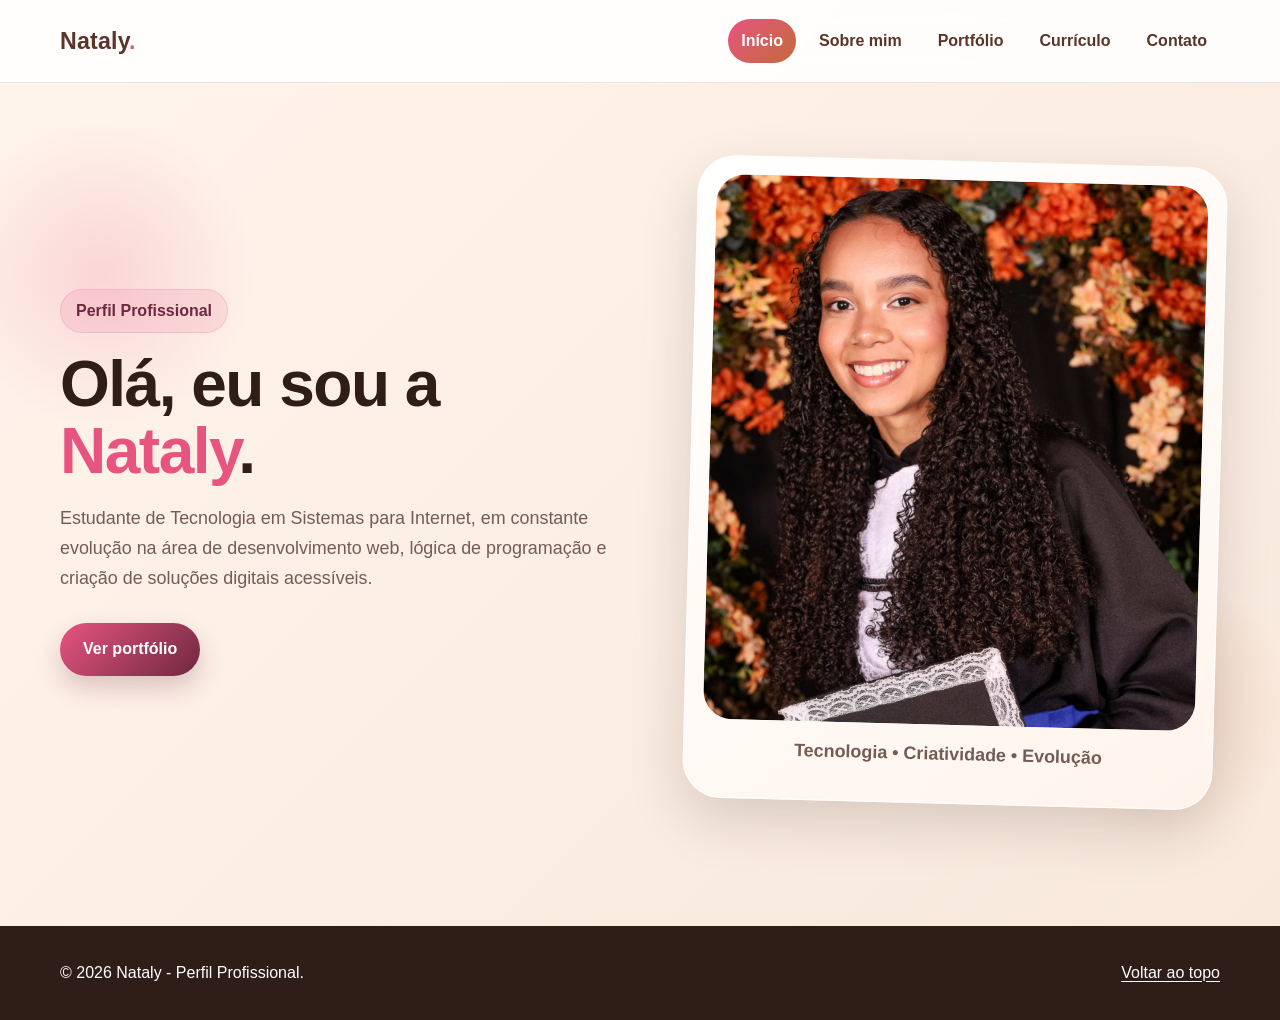
==== site_nataly/index.html @ 03588937 "Initial commit" ====
<!DOCTYPE html>
<html lang="pt-BR">
<head>
  <!-- Configurações básicas da página. charset: permite caracteres especiais. viewport: permite responsividade. -->
  <meta charset="UTF-8"> 
  <meta name="viewport" content="width=device-width, initial-scale=1.0"> 
  <meta name="description" content="Perfil profissional de Nataly, estudante de Tecnologia em Sistemas para Internet.">

  <title>Nataly | Perfil Profissional</title>

  <!-- Arquivo principal de estilos do site. -->
  <link rel="stylesheet" href="css/style.css">
</head>
<body>
  <!-- Link visível apenas ao usar teclado. -->
  <a class="skip-link" href="#conteudo">Pular para o conteúdo principal</a>

  <!-- Cabeçalho fixo: reúne a marca do site e o menu principal. -->
  <header class="site-header">
    <div class="container navbar">
      <a class="logo" href="index.html" aria-label="Ir para a página inicial de Nataly">Nataly<span>.</span></a>

      <!-- Menu com links internos para todas as páginas do site. -->
      <nav class="main-nav" aria-label="Menu principal">
        <ul>
          <li><a class="active" aria-current="page" href="index.html">Início</a></li>
          <li><a href="sobre.html">Sobre mim</a></li>
          <li><a href="portfolio.html">Portfólio</a></li>
          <li><a href="curriculo.html">Currículo</a></li>
          <li><a href="contato.html">Contato</a></li>
        </ul>
      </nav>
    </div>
  </header>

  <!-- Conteúdo principal da página. O tabindex permite receber foco pelo link de acessibilidade. -->
  <main id="conteudo" tabindex="-1">
    <!-- Hero: primeira área visual do site, com apresentação e foto principal. -->
    <section class="container hero" id="inicio" aria-labelledby="titulo-principal">
      <div class="hero-text">
        <span class="tag">Perfil Profissional</span>
        <h1 id="titulo-principal">Olá, eu sou a <strong>Nataly</strong>.</h1>
        <p>
          Estudante de Tecnologia em Sistemas para Internet, em constante evolução na área de
          desenvolvimento web, lógica de programação e criação de soluções digitais acessíveis.
        </p>

        <div class="actions" aria-label="Ações principais">
          <a class="btn btn-primary" href="portfolio.html">Ver portfólio</a>
        </div>
      </div>

      <aside class="hero-card" aria-label="Foto de apresentação da Nataly">
        <img src="img/nataly-5.jpeg" alt="Foto profissional de Nataly sorrindo em sua formatura">
        <p class="caption">Tecnologia • Criatividade • Evolução</p>
      </aside>
    </section>

  </main>

  <!-- Rodapé com navegação complementar. -->
  <footer class="site-footer">
    <div class="container footer-content">
      <p>&copy; 2026 Nataly - Perfil Profissional.</p>
      <p><a href="#inicio">Voltar ao topo</a></p>
    </div>
  </footer>

  <!-- VLibras. -->
  <div vw class="enabled">
    <div vw-access-button class="active"></div>
    <div vw-plugin-wrapper>
      <div class="vw-plugin-top-wrapper"></div>
    </div>
  </div>
  <script src="https://vlibras.gov.br/app/vlibras-plugin.js"></script>
  <script>
    new window.VLibras.Widget('https://vlibras.gov.br/app');
  </script>
</body>
</html>
---- site_nataly/css/style.css ----
/* =========================================================
   SITE PERFIL PROFISSIONAL - NATALY
   Arquivo: css/style.css
   Objetivo: centralizar o visual, responsividade e acessibilidade.
   ========================================================= */

/* ---------- Variáveis globais de cor, sombra e layout ---------- */
:root {
  --rosa: #e75480;
  --rosa-queimado: #c65d7b;
  --terracota: #c46a3b;
  --vinho: #6e283f;
  --marrom: #5a3428;
  --marrom-escuro: #2f1d18;
  --caramelo: #d99a5b;
  --creme: #fff4ec;
  --bege: #f8e8dc;
  --branco: #ffffff;
  --texto: #2b1f1b;
  --muted: #745c55;
  --sombra: 0 22px 55px rgba(47, 29, 24, 0.16);
  --sombra-suave: 0 12px 30px rgba(110, 40, 63, 0.10);
}

/* ---------- Reset básico: reduz diferenças entre navegadores ---------- */
* {
  box-sizing: border-box;
  margin: 0;
  padding: 0;
}

html {
  scroll-behavior: smooth;
}

body {
  min-height: 100vh;
  font-family: Arial, Helvetica, sans-serif;
  color: var(--texto);
  line-height: 1.65;
  background: linear-gradient(135deg, var(--creme), var(--bege));
}

/* ---------- Elementos base ---------- */
a {
  color: inherit;
  text-decoration: none;
}

img {
  display: block;
  max-width: 100%;
}

/* ---------- Acessibilidade: foco visível para navegação por teclado ---------- */
a:focus-visible,
button:focus-visible,
input:focus-visible,
textarea:focus-visible,
select:focus-visible {
  outline: 3px solid var(--terracota);
  outline-offset: 4px;
  box-shadow: 0 0 0 6px rgba(196, 106, 59, 0.18);
}

main:focus {
  outline: none;
}

/* Link para pular o menu e ir direto ao conteúdo principal. */
.skip-link {
  position: absolute;
  top: 10px;
  left: -999px;
  z-index: 999;
  padding: 10px 14px;
  color: var(--branco);
  background: var(--vinho);
  border-radius: 8px;
  font-weight: 800;
}

.skip-link:focus {
  left: 10px;
}

/* ---------- Container padrão ---------- */
.container {
  width: min(1160px, 92%);
  margin: 0 auto;
}

/* ---------- Cabeçalho e navegação ---------- */
.site-header {
  position: sticky;
  top: 0;
  z-index: 100;
  background: rgba(255, 255, 255, 0.88);
  border-bottom: 1px solid rgba(90, 52, 40, 0.12);
  backdrop-filter: blur(12px);
}

.navbar {
  min-height: 82px;
  display: flex;
  align-items: center;
  justify-content: space-between;
  gap: 24px;
}

.logo {
  font-size: 1.45rem;
  font-weight: 900;
  letter-spacing: 0.2px;
  color: var(--marrom);
}

.logo span {
  color: var(--rosa);
}

.main-nav ul {
  display: flex;
  flex-wrap: wrap;
  gap: 10px;
  list-style: none;
}

.main-nav a {
  display: inline-block;
  padding: 9px 13px;
  border-radius: 999px;
  color: var(--marrom);
  font-weight: 800;
}

.main-nav a:hover,
.main-nav a.active {
  color: var(--branco);
  background: linear-gradient(135deg, var(--rosa), var(--terracota));
}

/* ---------- Hero da página inicial ---------- */
.hero {
  position: relative;
  display: grid;
  grid-template-columns: 1.05fr 0.95fr;
  align-items: center;
  gap: 44px;
  padding: 78px 0 62px;
}

.hero::before,
.hero::after {
  content: "";
  position: absolute;
  z-index: -1;
  border-radius: 50%;
  opacity: 0.18;
}

.hero::before {
  top: 30px;
  left: -120px;
  width: 320px;
  height: 320px;
  background: radial-gradient(circle, var(--rosa), transparent 68%);
}

.hero::after {
  right: -80px;
  bottom: 20px;
  width: 280px;
  height: 280px;
  background: radial-gradient(circle, var(--terracota), transparent 68%);
}

.tag {
  display: inline-block;
  margin-bottom: 18px;
  padding: 8px 15px;
  color: var(--vinho);
  background: rgba(231, 84, 128, 0.13);
  border: 1px solid rgba(231, 84, 128, 0.18);
  border-radius: 999px;
  font-weight: 900;
}

.hero h1,
.page-title h1 {
  margin-bottom: 20px;
  color: var(--marrom-escuro);
  font-size: clamp(2.35rem, 5vw, 4.7rem);
  line-height: 1.04;
  letter-spacing: -1.5px;
}

.hero h1 strong {
  color: var(--rosa);
}

.hero p,
.page-title p {
  max-width: 760px;
  color: var(--muted);
  font-size: 1.12rem;
}

.actions {
  display: flex;
  flex-wrap: wrap;
  gap: 14px;
  margin-top: 30px;
}

/* ---------- Botões ---------- */
.btn {
  display: inline-block;
  padding: 13px 23px;
  border: 0;
  border-radius: 999px;
  font-weight: 900;
  cursor: pointer;
  transition: transform 0.25s ease, box-shadow 0.25s ease;
}

.btn:hover {
  transform: translateY(-2px);
}

.btn-primary {
  color: var(--branco);
  background: linear-gradient(135deg, var(--rosa), var(--vinho));
  box-shadow: 0 12px 25px rgba(110, 40, 63, 0.22);
}

.btn-secondary {
  color: var(--marrom);
  background: var(--branco);
  border: 1px solid rgba(90, 52, 40, 0.22);
}

/* ---------- Card com imagem principal ---------- */
.hero-card {
  padding: 18px;
  background: linear-gradient(145deg, var(--branco), var(--creme));
  border: 1px solid rgba(255, 255, 255, 0.9);
  border-radius: 38px;
  box-shadow: var(--sombra);
  transform: rotate(1.5deg);
}

.hero-card img {
  width: 100%;
  height: 545px;
  object-fit: cover;
  border-radius: 29px;
}

.caption {
  padding: 15px;
  color: var(--vinho);
  font-weight: 900;
  text-align: center;
}

/* ---------- Seções gerais ---------- */
.section {
  padding: 62px 0;
}

.section h2 {
  margin-bottom: 18px;
  color: var(--marrom-escuro);
  font-size: 2.15rem;
}

.section-intro {
  max-width: 760px;
  margin-bottom: 24px;
  color: var(--muted);
}

.page-title {
  padding: 58px 0 24px;
}

/* ---------- Grids e cards ---------- */
.grid {
  display: grid;
  grid-template-columns: repeat(3, 1fr);
  gap: 22px;
}

.grid-2 {
  grid-template-columns: repeat(2, 1fr);
}

.card {
  padding: 26px;
  background: rgba(255, 255, 255, 0.94);
  border: 1px solid rgba(90, 52, 40, 0.08);
  border-radius: 28px;
  box-shadow: var(--sombra-suave);
  transition: transform 0.25s ease, box-shadow 0.25s ease;
}

.card:hover {
  transform: translateY(-4px);
  box-shadow: var(--sombra);
}

.card h3 {
  margin-bottom: 8px;
  color: var(--vinho);
  font-size: 1.25rem;
}

.card h2 {
  margin-bottom: 12px;
  color: var(--marrom-escuro);
}

.card img {
  width: 100%;
  height: 260px;
  margin-bottom: 16px;
  object-fit: cover;
  border-radius: 22px;
}

.project-card img {
  height: 310px;
}

.accent {
  color: var(--branco);
  background: linear-gradient(135deg, var(--vinho), var(--terracota));
}

.accent h2,
.accent h3,
.accent p,
.accent li {
  color: var(--branco);
}

/* ---------- Listas de tecnologias e habilidades ---------- */
.badge-list {
  display: flex;
  flex-wrap: wrap;
  gap: 10px;
  margin-top: 15px;
  list-style: none;
}

.badge-list li {
  padding: 8px 12px;
  color: var(--vinho);
  background: rgba(231, 84, 128, 0.13);
  border-radius: 999px;
  font-weight: 900;
}

.accent .badge-list li {
  color: var(--branco);
  background: rgba(255, 255, 255, 0.18);
}

.list {
  margin-top: 12px;
  padding-left: 22px;
}

.list li {
  margin: 8px 0;
}

/* ---------- Página Sobre: colunas e moldura da foto ---------- */
.two-col {
  display: grid;
  grid-template-columns: 0.9fr 1.1fr;
  gap: 36px;
  align-items: start;
}

.photo-frame {
  position: relative;
  padding: 15px;
  background: linear-gradient(145deg, var(--branco), var(--creme));
  border-radius: 32px;
  box-shadow: var(--sombra);
}

.photo-frame::after {
  content: "";
  position: absolute;
  right: 25px;
  bottom: -16px;
  left: 25px;
  z-index: -1;
  height: 34px;
  background: linear-gradient(90deg, var(--rosa), var(--terracota));
  border-radius: 999px;
  opacity: 0.8;
}

.photo-frame img {
  width: 100%;
  height: 540px;
  object-fit: cover;
  border-radius: 24px;
}

/* ---------- Tabelas ---------- */
.table-wrapper {
  overflow-x: auto;
  border-radius: 22px;
}

table {
  width: 100%;
  min-width: 560px;
  overflow: hidden;
  background: var(--branco);
  border-collapse: collapse;
  border-radius: 22px;
  box-shadow: var(--sombra-suave);
}

th,
td {
  padding: 16px;
  text-align: left;
  border-bottom: 1px solid #f0dfd7;
}

th {
  color: var(--branco);
  background: linear-gradient(135deg, var(--vinho), var(--marrom));
}

tr:last-child td {
  border-bottom: 0;
}

/* ---------- Formulário de contato ---------- */
form {
  padding: 29px;
  background: var(--branco);
  border-radius: 28px;
  box-shadow: var(--sombra-suave);
}

label {
  display: block;
  margin: 14px 0 6px;
  color: var(--vinho);
  font-weight: 900;
}

input,
textarea,
select {
  width: 100%;
  padding: 13px;
  font: inherit;
  background: #fffdfb;
  border: 1px solid rgba(90, 52, 40, 0.28);
  border-radius: 14px;
}

textarea {
  min-height: 135px;
  resize: vertical;
}

.form-actions,
.project-actions {
  display: flex;
  flex-wrap: wrap;
  gap: 12px;
  margin-top: 18px;
}

.contact-card a {
  text-decoration: underline;
  text-underline-offset: 3px;
}

/* ---------- Rodapé ---------- */
.site-footer {
  margin-top: 60px;
  padding: 34px 0;
  color: var(--branco);
  background: var(--marrom-escuro);
}

.footer-content {
  display: flex;
  flex-wrap: wrap;
  justify-content: space-between;
  gap: 20px;
}

.site-footer a {
  text-decoration: underline;
  text-underline-offset: 3px;
}

/* ---------- Classe utilitária para textos somente para leitores de tela ---------- */
.sr-only {
  position: absolute;
  width: 1px;
  height: 1px;
  padding: 0;
  margin: -1px;
  overflow: hidden;
  white-space: nowrap;
  border: 0;
  clip: rect(0, 0, 0, 0);
}

/* ---------- Responsividade para tablets e celulares ---------- */
@media (max-width: 900px) {
  .navbar {
    min-height: auto;
    flex-direction: column;
    align-items: flex-start;
    padding: 18px 0;
  }

  .hero,
  .two-col {
    grid-template-columns: 1fr;
  }

  .hero {
    padding-top: 50px;
  }

  .hero-card img,
  .photo-frame img {
    height: 430px;
  }

  .grid,
  .grid-2 {
    grid-template-columns: 1fr;
  }

  .section {
    padding: 44px 0;
  }
}

@media (max-width: 520px) {
  .main-nav a {
    padding: 8px 10px;
    font-size: 0.95rem;
  }

  .hero-card img,
  .photo-frame img,
  .project-card img {
    height: 330px;
  }

  .card,
  form {
    padding: 22px;
  }
}
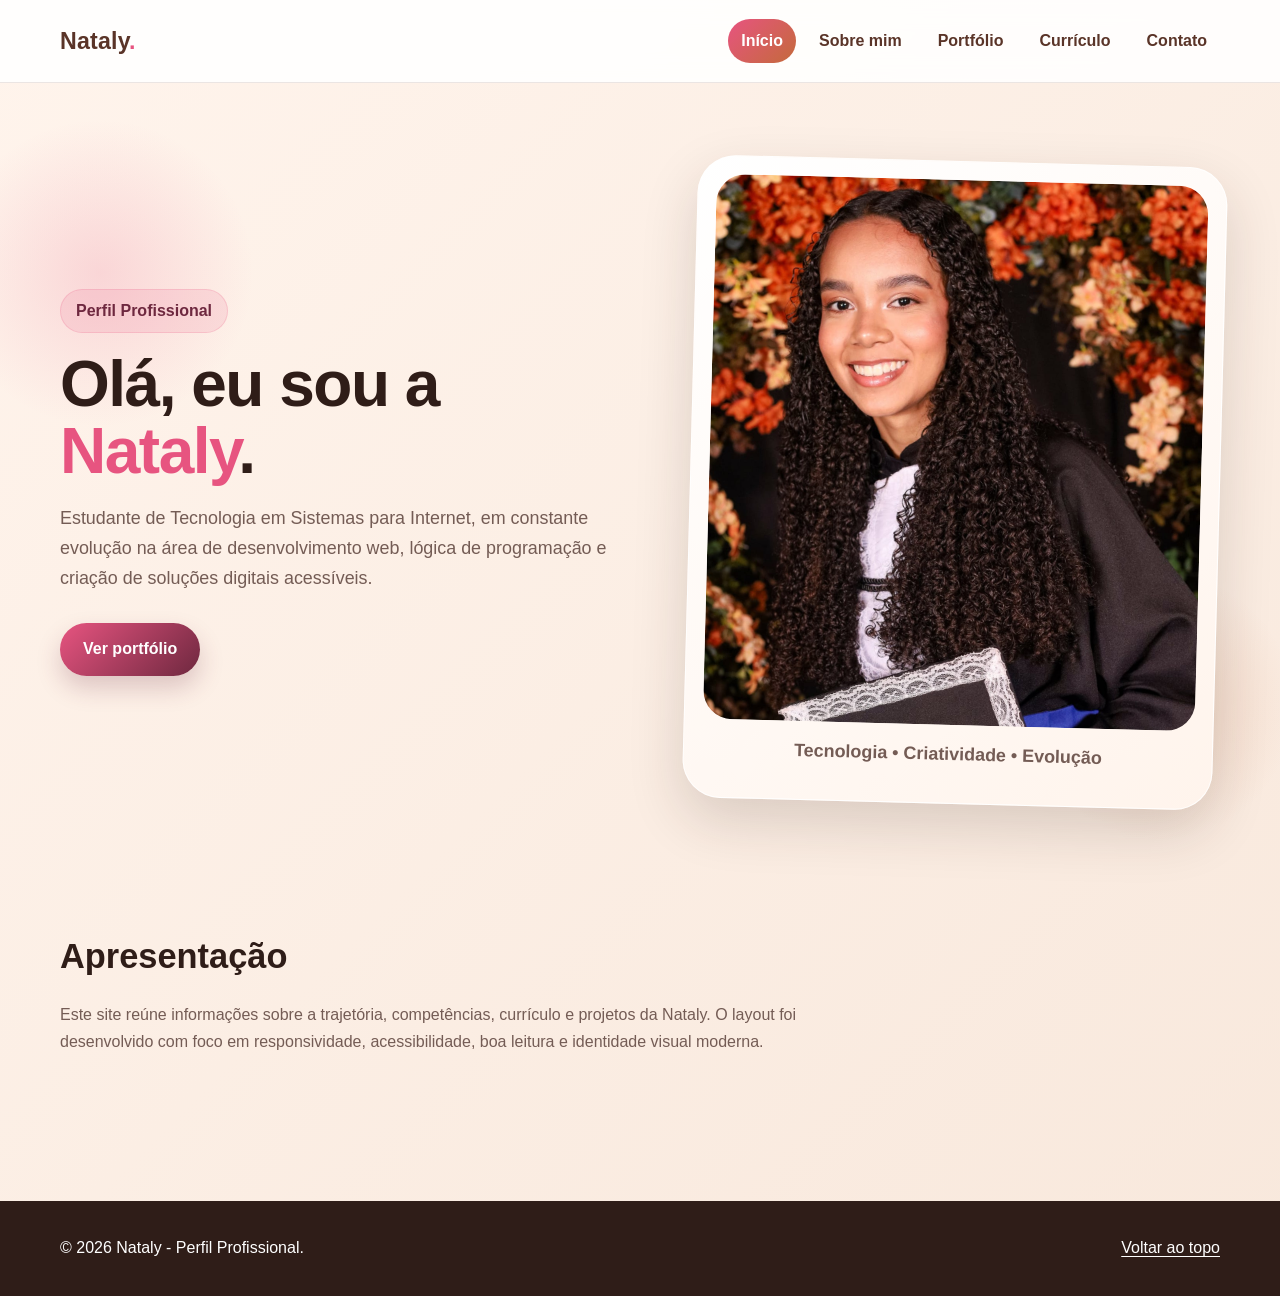
==== commit 7aa1d5a2: "Atualiza o site com a versão local" ====
--- a/site_nataly/index.html
+++ b/site_nataly/index.html
@@ -1,9 +1,9 @@
 <!DOCTYPE html>
 <html lang="pt-BR">
 <head>
-  <!-- Configurações básicas da página. charset: permite caracteres especiais. viewport: permite responsividade. -->
-  <meta charset="UTF-8"> 
-  <meta name="viewport" content="width=device-width, initial-scale=1.0"> 
+  <!-- Configurações básicas da página. -->
+  <meta charset="UTF-8">
+  <meta name="viewport" content="width=device-width, initial-scale=1.0">
   <meta name="description" content="Perfil profissional de Nataly, estudante de Tecnologia em Sistemas para Internet.">
 
   <title>Nataly | Perfil Profissional</title>
@@ -12,7 +12,7 @@
   <link rel="stylesheet" href="css/style.css">
 </head>
 <body>
-  <!-- Link visível apenas ao usar teclado. -->
+  <!-- Link visível apenas ao usar teclado: permite pular o menu e ir direto ao conteúdo. -->
   <a class="skip-link" href="#conteudo">Pular para o conteúdo principal</a>
 
   <!-- Cabeçalho fixo: reúne a marca do site e o menu principal. -->
@@ -56,6 +56,15 @@
       </aside>
     </section>
 
+    <!-- Resumo curto: melhora a página inicial sem voltar com a seção de destaques removida. -->
+    <section class="container section" aria-labelledby="resumo-titulo">
+      <h2 id="resumo-titulo">Apresentação</h2>
+      <p class="section-intro">
+        Este site reúne informações sobre a trajetória, competências, currículo e projetos da Nataly.
+        O layout foi desenvolvido com foco em responsividade, acessibilidade, boa leitura e identidade visual moderna.
+      </p>
+    </section>
+
   </main>
 
   <!-- Rodapé com navegação complementar. -->
@@ -66,7 +75,7 @@
     </div>
   </footer>
 
-  <!-- VLibras. -->
+  <!-- VLibras: recurso de acessibilidade solicitado no trabalho. -->
   <div vw class="enabled">
     <div vw-access-button class="active"></div>
     <div vw-plugin-wrapper>
